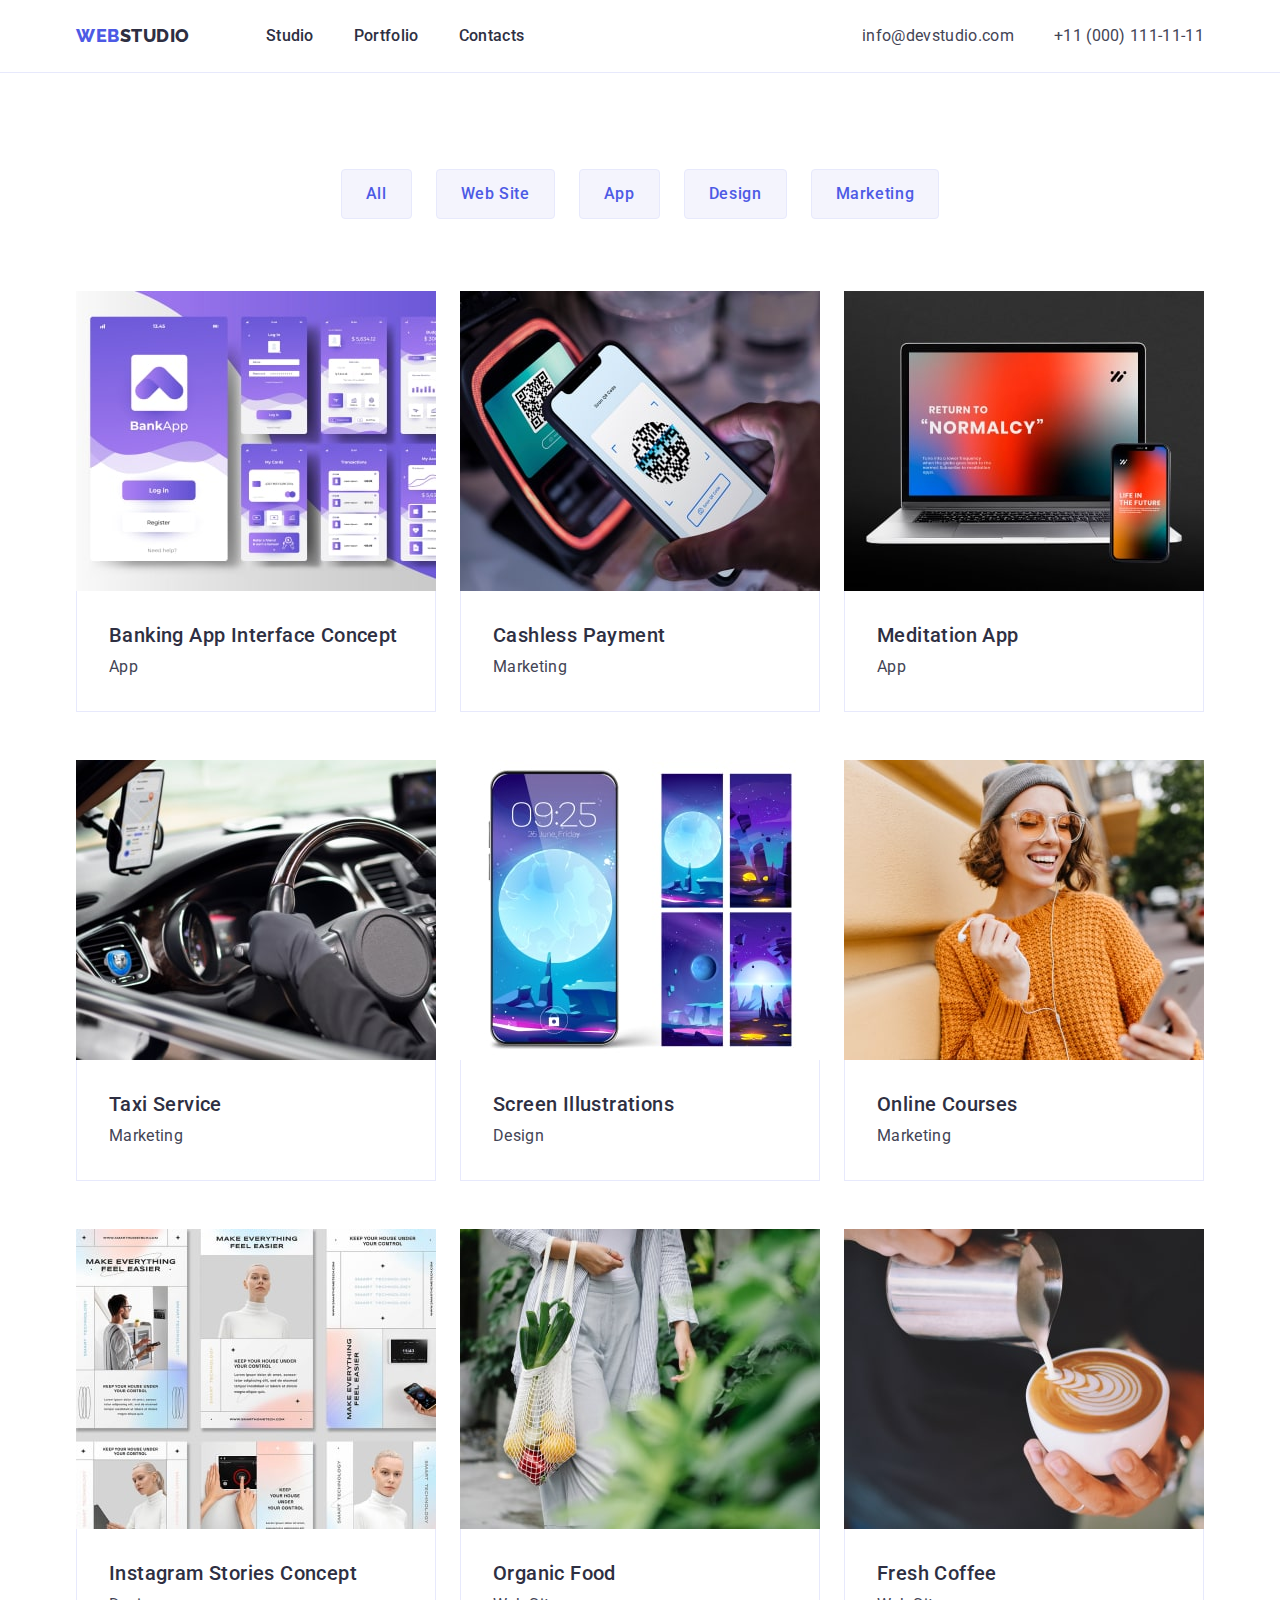
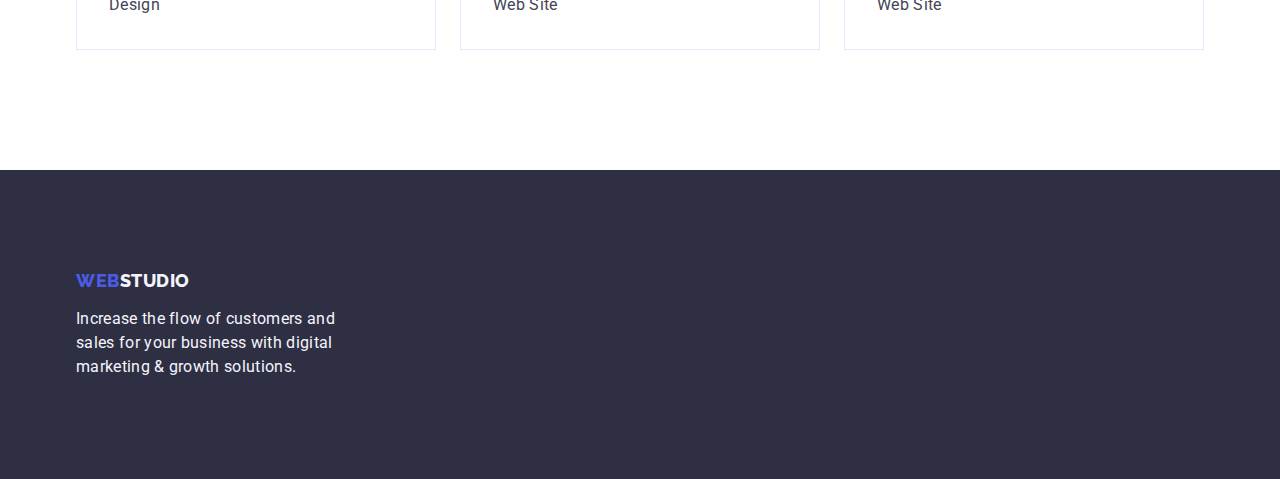
==== portfolio.html @ d615b1e5 "Initial commit" ====
<!DOCTYPE html>
<html lang="en">
  <head>
    <meta charset="UTF-8" />
    <meta http-equiv="X-UA-Compatible" content="IE=edge" />
    <meta name="viewport" content="width=device-width, initial-scale=1.0" />
    <title>Document</title>
    <link rel="preconnect" href="https://fonts.googleapis.com" />
    <link rel="preconnect" href="https://fonts.gstatic.com" crossorigin />
    <link
      href="https://fonts.googleapis.com/css2?family=Raleway:wght@800&family=Roboto:wght@400;500;700;900&display=swap"
      rel="stylesheet" />

    <link
      rel="stylesheet"
      href="https://cdn.jsdelivr.net/npm/modern-normalize@2.0.0/modern-normalize.min.css" />

    <link rel="stylesheet" href="./css/styles.css" />
  </head>

  <body>
    <header class="header">
      <div class="header-container container">
        <nav class="header-nav">
          <a class="header-logo logo link" href="./index.html"
            >Web<span class="header-logo-span">Studio</span></a
          >
          <ul class="header-menu list">
            <li class="header-menu-item">
              <a class="header-menu-link link" href="./index.html">Studio</a>
            </li>
            <li class="header-menu-item">
              <a class="header-menu-link link" href="./portfolio.html"
                >Portfolio</a
              >
            </li>
            <li class="header-menu-item">
              <a class="header-menu-link link" href="">Contacts</a>
            </li>
          </ul>
        </nav>
        <address class="contact">
          <ul class="contact-list list">
            <li>
              <a class="contact-link link" href="mailto:info@devstudio.com"
                >info@devstudio.com</a
              >
            </li>
            <li>
              <a class="contact-link link" href="tel:+110001111111"
                >+11 (000) 111-11-11</a
              >
            </li>
          </ul>
        </address>
      </div>
    </header>
    <main>
      <section class="prtf-section section">
        <div class="prtf-container container">
          <h1 class="visually-hidden">Our works</h1>

          <ul class="prtf-filter list">
            <li><button class="prtf-btn" type="button">All</button></li>
            <li><button class="prtf-btn" type="button">Web Site</button></li>
            <li><button class="prtf-btn" type="button">App</button></li>
            <li><button class="prtf-btn" type="button">Design</button></li>
            <li><button class="prtf-btn" type="button">Marketing</button></li>
          </ul>

          <ul class="prtf-cards list">
            <li class="prtf-cards-item">
              <a class="link">
                <img
                  src="./images/Portfolio/01.jpg"
                  alt="mobile app pages"
                  width="360"
                  height="300" />
                <div class="prtf-box-text">
                  <h2 class="prtf-subtitle">Banking App Interface Concept</h2>
                  <p class="prtf-cards-text text">App</p>
                </div>
              </a>
            </li>
            <li class="prtf-cards-item">
              <a class="link">
                <img
                  src="./images/Portfolio/02.jpg"
                  alt="smart phone reads qvarcode"
                  width="360"
                  height="300" />
                <div class="prtf-box-text">
                  <h2 class="prtf-subtitle">Cashless Payment</h2>
                  <p class="prtf-cards-text text">Marketing</p>
                </div>
              </a>
            </li>
            <li class="prtf-cards-item">
              <a class="link">
                <img
                  src="./images/Portfolio/03.jpg"
                  alt="smartphone screen and laptop screen"
                  width="360"
                  height="300" />
                <div class="prtf-box-text">
                  <h2 class="prtf-subtitle">Meditation App</h2>
                  <p class="prtf-cards-text text">App</p>
                </div>
              </a>
            </li>
            <li class="prtf-cards-item">
              <a class="link">
                <img
                  src="./images/Portfolio/04.jpg"
                  alt="mobile navigator inside the car"
                  width="360"
                  height="300" />
                <div class="prtf-box-text">
                  <h2 class="prtf-subtitle">Taxi Service</h2>
                  <p class="prtf-cards-text text">Marketing</p>
                </div>
              </a>
            </li>
            <li class="prtf-cards-item">
              <a class="link">
                <img
                  src="./images/Portfolio/05.jpg"
                  alt="smartphone backgrounds"
                  width="360"
                  height="300" />
                <div class="prtf-box-text">
                  <h2 class="prtf-subtitle">Screen Illustrations</h2>
                  <p class="prtf-cards-text text">Design</p>
                </div>
              </a>
            </li>
            <li class="prtf-cards-item">
              <a class="link">
                <img
                  src="./images/Portfolio/06.jpg"
                  alt="girl with headphones holding a smartphone"
                  width="360"
                  height="300" />
                <div class="prtf-box-text">
                  <h2 class="prtf-subtitle">Online Courses</h2>
                  <p class="prtf-cards-text text">Marketing</p>
                </div>
              </a>
            </li>
            <li class="prtf-cards-item">
              <a class="link">
                <img
                  src="./images/Portfolio/07.jpg"
                  alt="page layouts for website"
                  width="360"
                  height="300" />
                <div class="prtf-box-text">
                  <h2 class="prtf-subtitle">Instagram Stories Concept</h2>
                  <p class="prtf-cards-text text">Design</p>
                </div>
              </a>
            </li>
            <li class="prtf-cards-item">
              <a class="link">
                <img
                  src="./images/Portfolio/08.jpg"
                  alt="girl with a bag, vegetables inside the bag"
                  width="360"
                  height="300" />
                <div class="prtf-box-text">
                  <h2 class="prtf-subtitle">Organic Food</h2>
                  <p class="prtf-cards-text text">Web Site</p>
                </div>
              </a>
            </li>
            <li class="prtf-cards-item">
              <a class="link">
                <img
                  src="./images/Portfolio/09.jpg"
                  alt="man pouring cream into coffee"
                  width="360"
                  height="300" />
                <div class="prtf-box-text">
                  <h2 class="prtf-subtitle">Fresh Coffee</h2>
                  <p class="prtf-cards-text text">Web Site</p>
                </div>
              </a>
            </li>
          </ul>
        </div>
      </section>
    </main>
    <footer class="footer">
      <div class="footer-container container">
        <a class="footer-logo logo link" href="./index.html"
          >Web<span class="footer-logo-span">Studio</span></a
        >
        <p class="footer-text text">
          Increase the flow of customers and sales for your business with
          digital marketing & growth solutions.
        </p>
      </div>
    </footer>
  </body>
</html>
---- css/styles.css ----
:root {
  --color-primary-brand: #4d5ae5;
  --color-pressed-state: #404bbf;
  --color-dark-navy-blue: #2e2f42;
  --color-green: #31d0aa;
  --color-slate: #434455;
  --color-light-slate: #8e8f99;
  --color-cornflower: #e7e9fc;
  --color-light-cloud: #f4f4fd;
  --color-modal-overlay: rgba(46, 47, 66, 0.4);
  --color-hero-background: rgba(46, 47, 66, 0.7);
  --color-white: #ffffff;
  --color-modal-background: #fcfcfc;
  --color-page-backgraund: #e5e5e5;
}

body {
  font-family: "Roboto", sans-serif;
  color: var(--color-slate);
  background-color: var(--color-white);
}

p,
h1,
h2,
h3,
h4,
h5,
h6 {
  margin: 0;
}

ul {
  list-style-type: none;
  margin-top: 0;
  margin-bottom: 0;
  padding-left: 0;
}

a {
  text-decoration: none;
}

.link {
  text-decoration: none;
}

.list {
  list-style-type: none;
}

img {
  display: block;
  max-width: 100%;
  height: auto;
}

.subtitle,
.prtf-subtitle {
  font-weight: 500;
  font-size: 20px;
  line-height: 1.2;
  letter-spacing: 0.02em;
  color: var(--color-dark-navy-blue);
}

.text {
  font-size: 16px;
  line-height: 1.5;
  letter-spacing: 0.02em;
  color: var(--color-slate);
}

button {
  cursor: pointer;
}

/* p,
h1,
h2,
h3,
h4,
ul,
div,
section,
header,
footer {
  outline: 1px dotted #ea160b;
} */

.section {
  padding-bottom: 120px;
}

.container {
  width: 100%;
  max-width: 1158px;
  padding: 0 15px;
  margin: 0 auto;
}

.visually-hidden {
  position: absolute;
  width: 1px;
  height: 1px;
  margin: -1px;
  border: 0;
  padding: 0;
  white-space: nowrap;
  clip-path: inset(100%);
  clip: rect(0 0 0 0);
  overflow: hidden;
}

/** ----------------HEADER---------------*/

.header {
  border-bottom: 1px solid var(--color-cornflower);
}

.header-container {
  display: flex;
  justify-content: space-between;
  align-items: center;
}

.header-nav {
  display: flex;
  justify-content: space-between;
  align-items: center;
}

.logo {
  font-family: "Raleway", sans-serif;
  font-weight: 800;
  font-size: 18px;
  line-height: 1.17;
  letter-spacing: 0.03em;
  color: var(--color-primary-brand);
  text-transform: uppercase;
}

.header-logo {
  margin-right: 76px;
}

.header-logo-span {
  color: var(--color-dark-navy-blue);
}

.header-menu {
  display: flex;
  gap: 40px;
}

.header-menu-item {
}
.header-menu-link {
  display: block;
  padding: 24px 0;
  font-weight: 500;
  font-size: 16px;
  line-height: 1.5;
  letter-spacing: 0.02em;
  color: var(--color-dark-navy-blue);
}

.header-menu-link:hover,
.header-menu-link:focus {
  color: var(--color-pressed-state);
}

.contact {
  font-style: normal;
}
.contact-list {
  display: flex;
  gap: 40px;
}
.contact-link {
  font-weight: 400;
  font-size: 16px;
  line-height: 1.5;
  letter-spacing: 0.02em;
  color: var(--color-slate);
}

.contact-link:hover,
.contact-link:focus {
  color: var(--color-pressed-state);
}

/** ----------------HERO---------------*/

.hero {
  background-color: var(--color-dark-navy-blue);
  padding-bottom: 188px;
  padding-top: 188px;
}

.hero-container {
}

.hero-title {
  max-width: 496px;
  font-weight: 700;
  font-size: 56px;
  line-height: 1.07;
  text-align: center;
  letter-spacing: 0.02em;
  color: var(--color-white);
  margin-right: auto;
  margin-left: auto;
  margin-bottom: 48px;
}

.hero-btn {
  display: block;
  min-width: 169px;
  padding: 16px 32px;
  margin-right: auto;
  margin-left: auto;

  font-family: inherit;
  font-weight: 500;
  font-size: 16px;
  line-height: 1.5;
  letter-spacing: 0.04em;
  color: var(--color-white);

  cursor: pointer;
  background-color: var(--color-primary-brand);
  border-radius: 4px;
  border: none;
}

.hero-btn:hover,
.hero-btn:focus {
  background-color: var(--color-pressed-state);
}

.section-title {
  font-weight: 700;
  font-size: 36px;
  line-height: 1.11;
  text-align: center;
  letter-spacing: 0.02em;
  text-transform: capitalize;
  color: var(--color-dark-navy-blue);
}

/** ----------------ADVANTAGES эдвАнтеджес---------------*/

.adv {
  padding-top: 120px;
}

.adv-container {
}

.adv-title {
}

.adv-list {
  display: flex;
  gap: 24px;
}

.adv-item {
  width: calc((100% - 72px) / 4);
}

.adv-subtitle {
  margin-bottom: 8px;
}
.adv-text {
}

/** ----------------PRODUCTS прОдактс---------------*/

.products {
}
.products-title {
  margin-bottom: 72px;
}
.products-list {
  display: flex;
  gap: 24px;
}
.products-item {
  width: calc((100% - 24px * 2) / 3);
}

/** --------------OUR-TEAM---------------*/

.team {
  background-color: var(--color-light-cloud);
  padding-top: 120px;
}
.team-title {
  margin-bottom: 72px;
}
.team-list {
  display: flex;
  gap: 24px;
}
.team-item {
  background-color: var(--color-white);
  border-radius: 0px 0px 4px 4px;
  width: calc((100% - 72px) / 4);
}

.team-box-text {
  padding: 32px 16px;
}

.team-subtitle {
  text-align: center;
  margin-bottom: 8px;
}
.team-text {
  text-align: center;
}

/** ----------------FOOTER---------------*/

.footer {
  background-color: var(--color-dark-navy-blue);
  padding-top: 100px;
  padding-bottom: 100px;
}

.footer-container {
}

.footer-logo {
  display: inline-block;
  margin-bottom: 16px;
}

.footer-logo-span {
  color: var(--color-light-cloud);
}

.footer-text {
  width: 264px;
  color: var(--color-light-cloud);
}

/** ----------------PORTFOLIO.html---------------*/

.prtf-section {
  padding-top: 96px;
  padding-bottom: 120px;
}

.prtf-container {
}

.prtf-filter {
  display: flex;
  gap: 24px;
  justify-content: center;
  margin-bottom: 72px;
}

.prtf-btn {
  font-family: inherit;
  font-style: normal;
  font-weight: 500;
  font-size: 16px;
  line-height: 1.5;
  letter-spacing: 0.04em;
  color: var(--color-primary-brand);
  background-color: var(--color-light-cloud);
  cursor: pointer;
  border: 1px solid #e7e9fc;
  border-radius: 4px;

  padding: 12px 24px;
}

.prtf-btn:hover,
.prtf-btn:focus {
  color: var(--color-white);
  background-color: var(--color-pressed-state);
  border: 1px solid transparent;
}

.prtf-cards {
  display: flex;
  flex-wrap: wrap;
  row-gap: 48px;
  column-gap: 24px;
}

.prtf-cards-item {
  width: calc((100% - 2 * 24px) / 3);
}

.prtf-box-text {
  padding: 32px 16px;
  border: 1px solid #e7e9fc;
  border-top: none;
}

.prtf-subtitle {
  margin-bottom: 8px;
  padding-left: 16px;
}

.prtf-cards-text {
  padding-left: 16px;
}
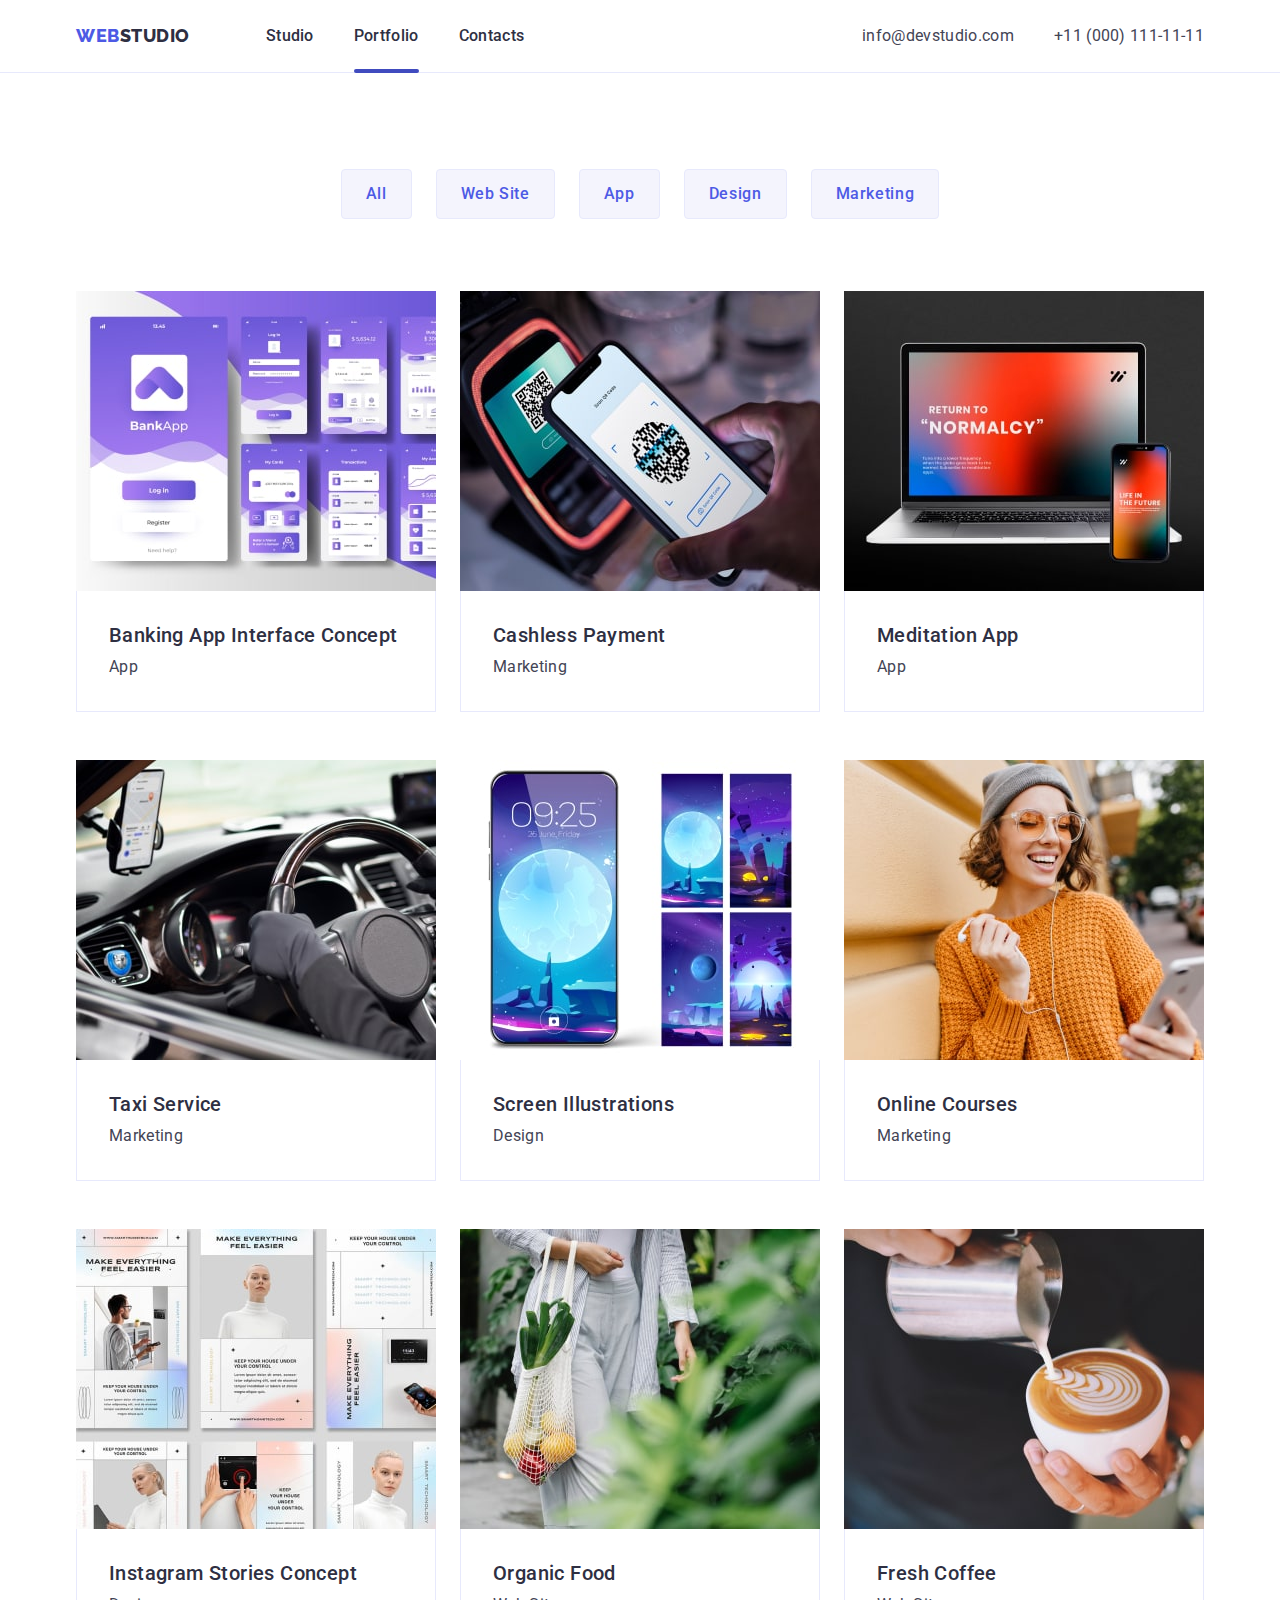
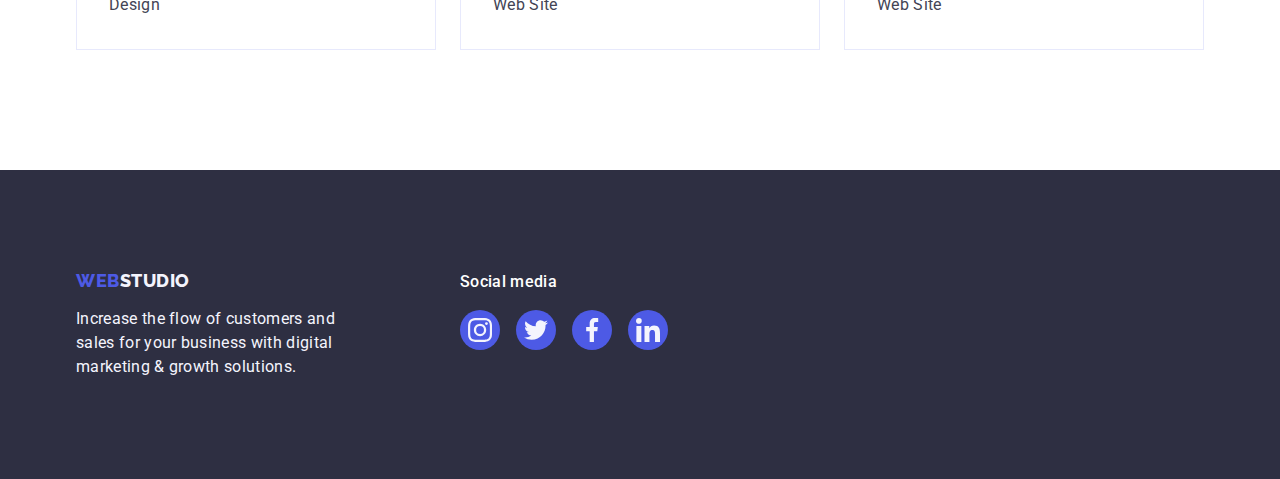
==== commit 494ff891: "add all" ====
--- a/portfolio.html
+++ b/portfolio.html
@@ -30,7 +30,7 @@
               <a class="header-menu-link link" href="./index.html">Studio</a>
             </li>
             <li class="header-menu-item">
-              <a class="header-menu-link link" href="./portfolio.html"
+              <a class="header-menu-link link current" href="./portfolio.html"
                 >Portfolio</a
               >
             </li>
@@ -70,12 +70,21 @@
 
           <ul class="prtf-cards list">
             <li class="prtf-cards-item">
-              <a class="link">
-                <img
-                  src="./images/Portfolio/01.jpg"
-                  alt="mobile app pages"
-                  width="360"
-                  height="300" />
+              <a class="link prtf-card-link">
+                <div class="prtf-box-img">
+                  <img
+                    src="./images/Portfolio/01.jpg"
+                    alt="mobile app pages"
+                    width="360"
+                    height="300" />
+                  <div class="prtf-overlay">
+                    <p class="overlay-text">
+                      14 Stylish and User-Friendly App Design Concepts · Task
+                      Manager App · Calorie Tracker App · Exotic Fruit Ecommerce
+                      App · Cloud Storage App
+                    </p>
+                  </div>
+                </div>
                 <div class="prtf-box-text">
                   <h2 class="prtf-subtitle">Banking App Interface Concept</h2>
                   <p class="prtf-cards-text text">App</p>
@@ -83,12 +92,21 @@
               </a>
             </li>
             <li class="prtf-cards-item">
-              <a class="link">
-                <img
-                  src="./images/Portfolio/02.jpg"
-                  alt="smart phone reads qvarcode"
-                  width="360"
-                  height="300" />
+              <a class="link prtf-card-link">
+                <div class="prtf-box-img">
+                  <img
+                    src="./images/Portfolio/02.jpg"
+                    alt="smart phone reads qvarcode"
+                    width="360"
+                    height="300" />
+                  <div class="prtf-overlay">
+                    <p class="overlay-text">
+                      14 Stylish and User-Friendly App Design Concepts · Task
+                      Manager App · Calorie Tracker App · Exotic Fruit Ecommerce
+                      App · Cloud Storage App
+                    </p>
+                  </div>
+                </div>
                 <div class="prtf-box-text">
                   <h2 class="prtf-subtitle">Cashless Payment</h2>
                   <p class="prtf-cards-text text">Marketing</p>
@@ -96,12 +114,21 @@
               </a>
             </li>
             <li class="prtf-cards-item">
-              <a class="link">
-                <img
-                  src="./images/Portfolio/03.jpg"
-                  alt="smartphone screen and laptop screen"
-                  width="360"
-                  height="300" />
+              <a class="link prtf-card-link">
+                <div class="prtf-box-img">
+                  <img
+                    src="./images/Portfolio/03.jpg"
+                    alt="smartphone screen and laptop screen"
+                    width="360"
+                    height="300" />
+                  <div class="prtf-overlay">
+                    <p class="overlay-text">
+                      14 Stylish and User-Friendly App Design Concepts · Task
+                      Manager App · Calorie Tracker App · Exotic Fruit Ecommerce
+                      App · Cloud Storage App
+                    </p>
+                  </div>
+                </div>
                 <div class="prtf-box-text">
                   <h2 class="prtf-subtitle">Meditation App</h2>
                   <p class="prtf-cards-text text">App</p>
@@ -109,12 +136,21 @@
               </a>
             </li>
             <li class="prtf-cards-item">
-              <a class="link">
-                <img
-                  src="./images/Portfolio/04.jpg"
-                  alt="mobile navigator inside the car"
-                  width="360"
-                  height="300" />
+              <a class="link prtf-card-link">
+                <div class="prtf-box-img">
+                  <img
+                    src="./images/Portfolio/04.jpg"
+                    alt="mobile navigator inside the car"
+                    width="360"
+                    height="300" />
+                  <div class="prtf-overlay">
+                    <p class="overlay-text">
+                      14 Stylish and User-Friendly App Design Concepts · Task
+                      Manager App · Calorie Tracker App · Exotic Fruit Ecommerce
+                      App · Cloud Storage App
+                    </p>
+                  </div>
+                </div>
                 <div class="prtf-box-text">
                   <h2 class="prtf-subtitle">Taxi Service</h2>
                   <p class="prtf-cards-text text">Marketing</p>
@@ -122,12 +158,21 @@
               </a>
             </li>
             <li class="prtf-cards-item">
-              <a class="link">
-                <img
-                  src="./images/Portfolio/05.jpg"
-                  alt="smartphone backgrounds"
-                  width="360"
-                  height="300" />
+              <a class="link prtf-card-link">
+                <div class="prtf-box-img">
+                  <img
+                    src="./images/Portfolio/05.jpg"
+                    alt="smartphone backgrounds"
+                    width="360"
+                    height="300" />
+                  <div class="prtf-overlay">
+                    <p class="overlay-text">
+                      14 Stylish and User-Friendly App Design Concepts · Task
+                      Manager App · Calorie Tracker App · Exotic Fruit Ecommerce
+                      App · Cloud Storage App
+                    </p>
+                  </div>
+                </div>
                 <div class="prtf-box-text">
                   <h2 class="prtf-subtitle">Screen Illustrations</h2>
                   <p class="prtf-cards-text text">Design</p>
@@ -135,12 +180,21 @@
               </a>
             </li>
             <li class="prtf-cards-item">
-              <a class="link">
-                <img
-                  src="./images/Portfolio/06.jpg"
-                  alt="girl with headphones holding a smartphone"
-                  width="360"
-                  height="300" />
+              <a class="link prtf-card-link">
+                <div class="prtf-box-img">
+                  <img
+                    src="./images/Portfolio/06.jpg"
+                    alt="girl with headphones holding a smartphone"
+                    width="360"
+                    height="300" />
+                  <div class="prtf-overlay">
+                    <p class="overlay-text">
+                      14 Stylish and User-Friendly App Design Concepts · Task
+                      Manager App · Calorie Tracker App · Exotic Fruit Ecommerce
+                      App · Cloud Storage App
+                    </p>
+                  </div>
+                </div>
                 <div class="prtf-box-text">
                   <h2 class="prtf-subtitle">Online Courses</h2>
                   <p class="prtf-cards-text text">Marketing</p>
@@ -148,12 +202,21 @@
               </a>
             </li>
             <li class="prtf-cards-item">
-              <a class="link">
-                <img
-                  src="./images/Portfolio/07.jpg"
-                  alt="page layouts for website"
-                  width="360"
-                  height="300" />
+              <a class="link prtf-card-link">
+                <div class="prtf-box-img">
+                  <img
+                    src="./images/Portfolio/07.jpg"
+                    alt="page layouts for website"
+                    width="360"
+                    height="300" />
+                  <div class="prtf-overlay">
+                    <p class="overlay-text">
+                      14 Stylish and User-Friendly App Design Concepts · Task
+                      Manager App · Calorie Tracker App · Exotic Fruit Ecommerce
+                      App · Cloud Storage App
+                    </p>
+                  </div>
+                </div>
                 <div class="prtf-box-text">
                   <h2 class="prtf-subtitle">Instagram Stories Concept</h2>
                   <p class="prtf-cards-text text">Design</p>
@@ -161,12 +224,21 @@
               </a>
             </li>
             <li class="prtf-cards-item">
-              <a class="link">
-                <img
-                  src="./images/Portfolio/08.jpg"
-                  alt="girl with a bag, vegetables inside the bag"
-                  width="360"
-                  height="300" />
+              <a class="link prtf-card-link">
+                <div class="prtf-box-img">
+                  <img
+                    src="./images/Portfolio/08.jpg"
+                    alt="girl with a bag, vegetables inside the bag"
+                    width="360"
+                    height="300" />
+                  <div class="prtf-overlay">
+                    <p class="overlay-text">
+                      14 Stylish and User-Friendly App Design Concepts · Task
+                      Manager App · Calorie Tracker App · Exotic Fruit Ecommerce
+                      App · Cloud Storage App
+                    </p>
+                  </div>
+                </div>
                 <div class="prtf-box-text">
                   <h2 class="prtf-subtitle">Organic Food</h2>
                   <p class="prtf-cards-text text">Web Site</p>
@@ -174,12 +246,21 @@
               </a>
             </li>
             <li class="prtf-cards-item">
-              <a class="link">
-                <img
-                  src="./images/Portfolio/09.jpg"
-                  alt="man pouring cream into coffee"
-                  width="360"
-                  height="300" />
+              <a class="link prtf-card-link">
+                <div class="prtf-box-img">
+                  <img
+                    src="./images/Portfolio/09.jpg"
+                    alt="man pouring cream into coffee"
+                    width="360"
+                    height="300" />
+                  <div class="prtf-overlay">
+                    <p class="overlay-text">
+                      14 Stylish and User-Friendly App Design Concepts · Task
+                      Manager App · Calorie Tracker App · Exotic Fruit Ecommerce
+                      App · Cloud Storage App
+                    </p>
+                  </div>
+                </div>
                 <div class="prtf-box-text">
                   <h2 class="prtf-subtitle">Fresh Coffee</h2>
                   <p class="prtf-cards-text text">Web Site</p>
@@ -192,13 +273,48 @@
     </main>
     <footer class="footer">
       <div class="footer-container container">
-        <a class="footer-logo logo link" href="./index.html"
-          >Web<span class="footer-logo-span">Studio</span></a
-        >
-        <p class="footer-text text">
-          Increase the flow of customers and sales for your business with
-          digital marketing & growth solutions.
-        </p>
+        <div class="footer-box-logo">
+          <a class="footer-logo logo link" href="./index.html"
+            >Web<span class="footer-logo-span">Studio</span></a
+          >
+          <p class="footer-text text">
+            Increase the flow of customers and sales for your business with
+            digital marketing & growth solutions.
+          </p>
+        </div>
+        <div class="footer-box-soc">
+          <p class="footer-soc-text">Social media</p>
+          <ul class="footer-soc-list list">
+            <li class="team-soc-item soc-item">
+              <a class="footer-soc-link f-soc-link link" href="">
+                <svg class="soc-icon team-soc-icon" width="24" height="24">
+                  <use href="./images/icons.svg#icon-soc-instagram"></use>
+                </svg>
+              </a>
+            </li>
+            <li class="team-soc-item soc-item">
+              <a class="footer-soc-link f-soc-link link" href="">
+                <svg class="soc-icon team-soc-icon" width="24" height="24">
+                  <use href="./images/icons.svg#icon-soc-twitter"></use>
+                </svg>
+              </a>
+            </li>
+            <li class="team-soc-item soc-item">
+              <a class="footer-soc-link f-soc-link link" href="">
+                <svg class="soc-icon team-soc-icon" width="24" height="24">
+                  <use href="./images/icons.svg#icon-soc-facebook"></use>
+                </svg>
+              </a>
+            </li>
+            <li class="team-soc-item soc-item">
+              <a class="footer-soc-link f-soc-link link" href="">
+                <svg class="soc-icon team-soc-icon" width="24" height="24">
+                  <use href="./images/icons.svg#icon-soc-linkedin"></use>
+                </svg>
+              </a>
+            </li>
+          </ul>
+        </div>
       </div>
     </footer>
   </body>
--- a/css/styles.css
+++ b/css/styles.css
@@ -12,6 +12,7 @@
   --color-white: #ffffff;
   --color-modal-background: #fcfcfc;
   --color-page-backgraund: #e5e5e5;
+  --transition-effect: 250ms cubic-bezier(0.4, 0, 0.2, 1);
 }
 
 body {
@@ -163,11 +164,30 @@
   line-height: 1.5;
   letter-spacing: 0.02em;
   color: var(--color-dark-navy-blue);
+  transition: color var(--transition-effect);
 }
 
 .header-menu-link:hover,
 .header-menu-link:focus {
   color: var(--color-pressed-state);
+}
+
+.current {
+position: relative;
+}
+
+.current::after {
+content: "";
+position: absolute;
+left: 0px;
+bottom: -1px;
+width: 100%;
+height: 4px;
+
+border-radius: 2px;
+
+background: #404BBF;
+
 }
 
 .contact {
@@ -183,6 +203,7 @@
   line-height: 1.5;
   letter-spacing: 0.02em;
   color: var(--color-slate);
+  transition: color var(--transition-effect);
 }
 
 .contact-link:hover,
@@ -192,13 +213,21 @@
 
 /** ----------------HERO---------------*/
 
+ 
 .hero {
   background-color: var(--color-dark-navy-blue);
   padding-bottom: 188px;
   padding-top: 188px;
+  background-image: linear-gradient(to bottom, rgba(46, 47, 66, 0.7), rgba(46, 47, 66, 0.7)),  url(../images/hero-image.jpg);
+  max-width: 1440px;
+  background-repeat: no-repeat;
+  background-position: center;
+  background-size: cover;
+  margin: auto;
 }
 
 .hero-container {
+  
 }
 
 .hero-title {
@@ -232,6 +261,7 @@
   background-color: var(--color-primary-brand);
   border-radius: 4px;
   border: none;
+  transition: background-color var(--transition-effect);
 }
 
 .hero-btn:hover,
@@ -247,6 +277,7 @@
   letter-spacing: 0.02em;
   text-transform: capitalize;
   color: var(--color-dark-navy-blue);
+  margin-bottom: 72px;
 }
 
 /** ----------------ADVANTAGES эдвАнтеджес---------------*/
@@ -267,7 +298,17 @@
 }
 
 .adv-item {
-  width: calc((100% - 72px) / 4);
+  flex-basis: calc((100% - 72px) / 4);
+}
+
+.adv-box-icon {
+  display: flex;
+  justify-content: center;
+  align-items: center;
+  height: 112px;
+  margin-bottom: 8px;
+  border-radius: 4px;
+  background: #f4f4fd;
 }
 
 .adv-subtitle {
@@ -281,14 +322,13 @@
 .products {
 }
 .products-title {
-  margin-bottom: 72px;
 }
 .products-list {
   display: flex;
   gap: 24px;
 }
 .products-item {
-  width: calc((100% - 24px * 2) / 3);
+  flex-basis: calc((100% - 24px * 2) / 3);
 }
 
 /** --------------OUR-TEAM---------------*/
@@ -308,6 +348,7 @@
   background-color: var(--color-white);
   border-radius: 0px 0px 4px 4px;
   width: calc((100% - 72px) / 4);
+box-shadow: 0px 1px 6px rgba(46, 47, 66, 0.08), 0px 1px 1px rgba(46, 47, 66, 0.16), 0px 2px 1px rgba(46, 47, 66, 0.08);
 }
 
 .team-box-text {
@@ -320,6 +361,84 @@
 }
 .team-text {
   text-align: center;
+  margin: 8px;
+}
+
+.team-soc-list {
+  display: flex;
+  justify-content: space-between;
+  align-items: center;
+}
+
+.team-soc-item {
+}
+.soc-item {
+}
+
+.team-soc-link {
+  display: flex;
+  width: 40px;
+  height: 40px;
+  justify-content: center;
+  align-items: center;
+  border-radius: 50%;
+  background-color: var(--color-primary-brand);
+  transition: background-color var(--transition-effect);
+}
+
+.team-soc-link:hover,
+.team-soc-link:focus {
+  background-color: var(--color-pressed-state);
+}
+
+.soc-icon {
+  fill: var(--color-light-cloud);
+}
+.team-soc-icon {
+}
+
+/** --------------CUSTOMERS--------------*/
+
+.customers {
+  padding: 120px 0;
+}
+.customers-container {
+}
+
+.customers-list {
+  display: flex;
+  gap: 24px;
+}
+
+.customers-item {
+  height: 88px;
+  flex-basis: calc((100% - 24px * 5) / 6);
+}
+
+.cust-link {
+  display: flex;
+  align-items: center;
+  justify-content: center;
+  width: 100%;
+  height: 100%;
+
+  border-radius: 4px;
+  border: 1px solid #8e8f99;
+  color: #8e8f99;
+  
+  transition: color var(--transition-effect),
+  border-color: var(--transition-effect);
+}
+
+
+.cust-link:hover,
+.cust-link:focus {
+  color: var(--color-pressed-state);
+  border-color: currentColor;
+}
+
+.cust-icon {
+  fill: currentColor;
 }
 
 /** ----------------FOOTER---------------*/
@@ -331,6 +450,8 @@
 }
 
 .footer-container {
+  display: flex;
+  gap: 120px;
 }
 
 .footer-logo {
@@ -346,6 +467,49 @@
   width: 264px;
   color: var(--color-light-cloud);
 }
+
+/* Соц.іконки в футере */
+.footer-box-soc {
+ width: 208px;
+}
+
+.footer-soc-text {
+margin-bottom: 16px;
+font-weight: 500;
+font-size: 16px;
+line-height: 1.5;
+letter-spacing: 0.02em;
+color: #FFFFFF;   
+}
+
+.footer-soc-list {
+  display: flex;
+  justify-content: space-between;
+  align-items: center;
+}
+
+.f-soc-link {
+
+}
+
+.footer-soc-link {
+  display: flex;
+  width: 40px;
+  height: 40px;
+  justify-content: center;
+  align-items: center;
+  border-radius: 50%;
+  background-color: var(--color-primary-brand);
+  transition: background-color var(--transition-effect);
+}
+
+.footer-soc-link:hover,
+.footer-soc-link:focus {
+  background-color: var(--color-green);
+}
+
+
+ 
 
 /** ----------------PORTFOLIO.html---------------*/
 
@@ -378,6 +542,8 @@
   border-radius: 4px;
 
   padding: 12px 24px;
+  transition: color var(--transition-effect),
+    background-color var(--transition-effect), border var(--transition-effect), box-shadow var(--transition-effect);
 }
 
 .prtf-btn:hover,
@@ -385,6 +551,7 @@
   color: var(--color-white);
   background-color: var(--color-pressed-state);
   border: 1px solid transparent;
+  box-shadow: 0px 3px 1px rgba(0, 0, 0, 0.1), 0px 2px 1px rgba(0, 0, 0, 0.08), 0px 2px 2px rgba(0, 0, 0, 0.12);
 }
 
 .prtf-cards {
@@ -395,8 +562,10 @@
 }
 
 .prtf-cards-item {
-  width: calc((100% - 2 * 24px) / 3);
-}
+  flex-basis: calc((100% - 2 * 24px) / 3);
+}
+
+
 
 .prtf-box-text {
   padding: 32px 16px;
@@ -404,6 +573,42 @@
   border-top: none;
 }
 
+.prtf-box-img {
+  position: relative;
+  overflow: hidden;
+}
+
+.prtf-overlay {
+  position: absolute;
+  top: 0;
+  left: 0;
+  width: 100%;
+  height: 100%;
+  padding: 40px 32px;
+  font-weight: 400;
+  font-size: 16px;
+  line-height: 1.5;
+  letter-spacing: 0.02em;
+  color: var(--color-light-cloud);
+  background-color: var(--color-primary-brand);
+
+  transform: translateY(100%);
+  transition: transform var(--transition-effect), border var(--transition-effect), box-shadow var(--transition-effect);
+  
+}
+
+.prtf-card-link:hover .prtf-overlay,
+.prtf-card-link:focus .prtf-overlay {
+  transform: translateY(0);   
+}
+
+.prtf-card-link:hover,
+.prtf-card-link:focus {
+  border: 1px solid #F4F4FD;
+  box-shadow: 0px 1px 6px rgba(46, 47, 66, 0.08), 0px 1px 1px rgba(46, 47, 66, 0.16), 0px 2px 1px rgba(46, 47, 66, 0.08);
+}
+
+
 .prtf-subtitle {
   margin-bottom: 8px;
   padding-left: 16px;
@@ -412,3 +617,83 @@
 .prtf-cards-text {
   padding-left: 16px;
 }
+
+
+/* ------------МОДАЛКА-------- */
+
+.backdrop {
+  position: fixed;
+  top: 0;
+  z-index: 999;
+  width: 100%;
+  height: 100%;
+  background-color: rgba(46, 47, 66, 0.4);
+  transition: opacity var(--transition-effect), visibility var(--transition-effect);
+}
+
+.modal {
+  position: absolute;
+  top: 50%;
+  left: 50%;
+  transform: translate(-50%, -50%) scale(1);
+  transition: transform var(--transition-effect);
+width: 408px;
+min-height: 584px;
+background: #FCFCFC;
+box-shadow: 0px 1px 1px rgba(0, 0, 0, 0.14), 0px 1px 3px rgba(0, 0, 0, 0.12), 0px 2px 1px rgba(0, 0, 0, 0.2);
+border-radius: 4px;
+}
+
+.backdrop.is-hidden .modal {
+  transform: translate(-50%, -50%) scale(0);
+}
+
+.modal-btn {
+  display: flex;
+  justify-content: center;
+  align-items: center;
+  position: absolute;
+  top: 24px;
+  right: 24px;
+  width: 30px;
+  height: 30px;
+  border-radius: 50%;
+  background: #E7E9FC;
+border: 1px solid rgba(0, 0, 0, 0.1);
+transition: background-color var(--transition-effect), fill var(--transition-effect) ;
+}
+
+.modal-btn:hover,
+.modal-btn:focus {
+  background-color: var(--color-primary-brand);
+}
+
+.modal-btn:hover .modal-close-icon,
+.modal-btn:focus .modal-close-icon {
+  fill: var(--color-white);
+}
+
+.is-hidden {
+  visibility: hidden;
+  opacity: 0;
+  pointer-events: none;
+}
+
+/* КАК ДОБАВИТЬ ФОКУС НА ЗАКРИВ. КНОПКУ */
+
+/* В завданні є: «D6» 
+Спочатку модальне вікно і бекдроп 
+приховані за допомогою класу is-hidden на бекдропі, 
+в селекторі якого 
+використовуються властивості 
+visibility, opacity і pointer-events. 
+А в конспекті цього немає
+
+
+Daria Lyman
+  22 д. назад
+Ось такі стилі мають бути для класу
+.is-hidden {
+  opacity: 0;
+  pointer-events: none;
+} */
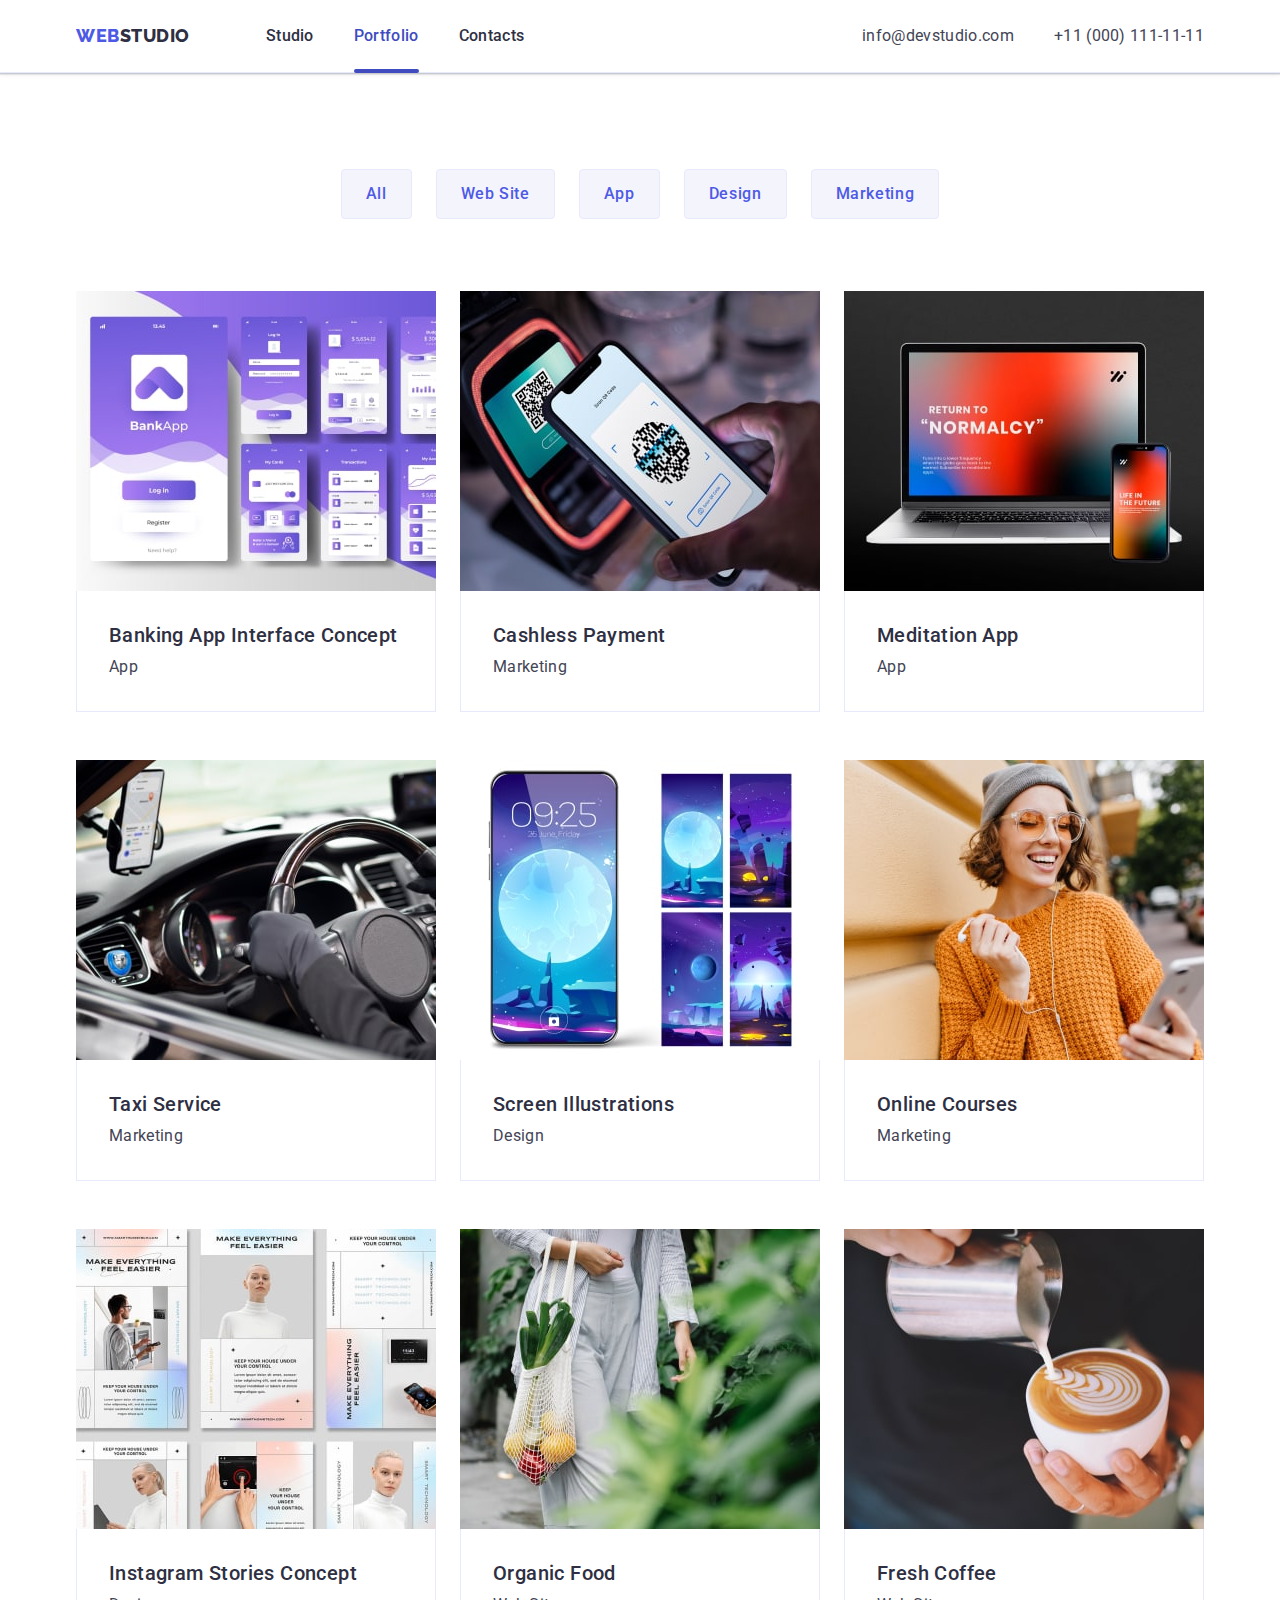
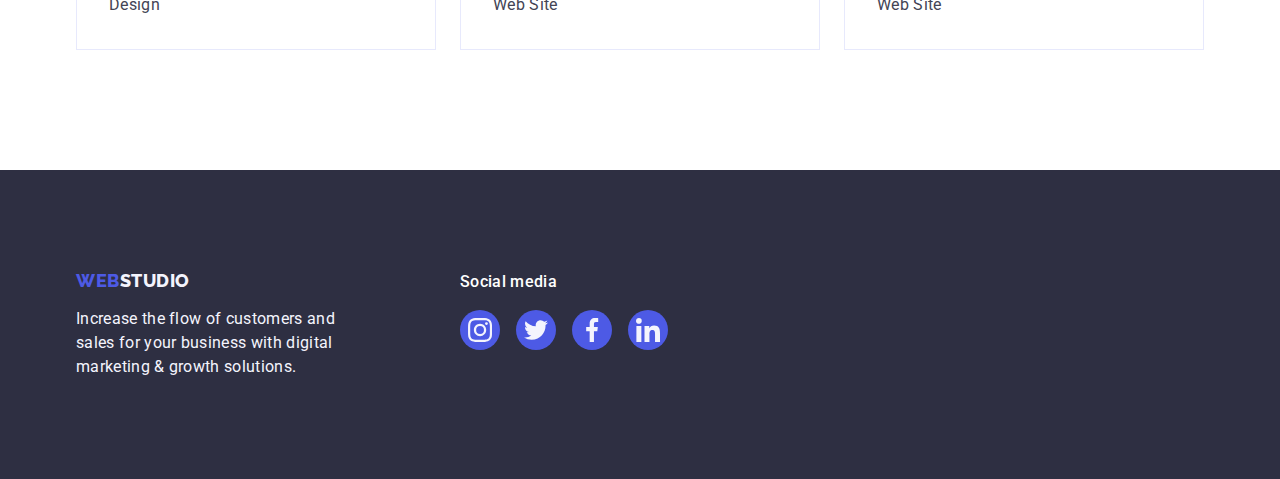
==== commit b2880eaa: "fix" ====
--- a/portfolio.html
+++ b/portfolio.html
@@ -77,13 +77,12 @@
                     alt="mobile app pages"
                     width="360"
                     height="300" />
-                  <div class="prtf-overlay">
-                    <p class="overlay-text">
-                      14 Stylish and User-Friendly App Design Concepts · Task
-                      Manager App · Calorie Tracker App · Exotic Fruit Ecommerce
-                      App · Cloud Storage App
-                    </p>
-                  </div>
+
+                  <p class="overlay-text">
+                    14 Stylish and User-Friendly App Design Concepts · Task
+                    Manager App · Calorie Tracker App · Exotic Fruit Ecommerce
+                    App · Cloud Storage App
+                  </p>
                 </div>
                 <div class="prtf-box-text">
                   <h2 class="prtf-subtitle">Banking App Interface Concept</h2>
@@ -99,13 +98,12 @@
                     alt="smart phone reads qvarcode"
                     width="360"
                     height="300" />
-                  <div class="prtf-overlay">
-                    <p class="overlay-text">
-                      14 Stylish and User-Friendly App Design Concepts · Task
-                      Manager App · Calorie Tracker App · Exotic Fruit Ecommerce
-                      App · Cloud Storage App
-                    </p>
-                  </div>
+
+                  <p class="overlay-text">
+                    14 Stylish and User-Friendly App Design Concepts · Task
+                    Manager App · Calorie Tracker App · Exotic Fruit Ecommerce
+                    App · Cloud Storage App
+                  </p>
                 </div>
                 <div class="prtf-box-text">
                   <h2 class="prtf-subtitle">Cashless Payment</h2>
@@ -121,13 +119,12 @@
                     alt="smartphone screen and laptop screen"
                     width="360"
                     height="300" />
-                  <div class="prtf-overlay">
-                    <p class="overlay-text">
-                      14 Stylish and User-Friendly App Design Concepts · Task
-                      Manager App · Calorie Tracker App · Exotic Fruit Ecommerce
-                      App · Cloud Storage App
-                    </p>
-                  </div>
+
+                  <p class="overlay-text">
+                    14 Stylish and User-Friendly App Design Concepts · Task
+                    Manager App · Calorie Tracker App · Exotic Fruit Ecommerce
+                    App · Cloud Storage App
+                  </p>
                 </div>
                 <div class="prtf-box-text">
                   <h2 class="prtf-subtitle">Meditation App</h2>
@@ -143,13 +140,12 @@
                     alt="mobile navigator inside the car"
                     width="360"
                     height="300" />
-                  <div class="prtf-overlay">
-                    <p class="overlay-text">
-                      14 Stylish and User-Friendly App Design Concepts · Task
-                      Manager App · Calorie Tracker App · Exotic Fruit Ecommerce
-                      App · Cloud Storage App
-                    </p>
-                  </div>
+
+                  <p class="overlay-text">
+                    14 Stylish and User-Friendly App Design Concepts · Task
+                    Manager App · Calorie Tracker App · Exotic Fruit Ecommerce
+                    App · Cloud Storage App
+                  </p>
                 </div>
                 <div class="prtf-box-text">
                   <h2 class="prtf-subtitle">Taxi Service</h2>
@@ -165,13 +161,12 @@
                     alt="smartphone backgrounds"
                     width="360"
                     height="300" />
-                  <div class="prtf-overlay">
-                    <p class="overlay-text">
-                      14 Stylish and User-Friendly App Design Concepts · Task
-                      Manager App · Calorie Tracker App · Exotic Fruit Ecommerce
-                      App · Cloud Storage App
-                    </p>
-                  </div>
+
+                  <p class="overlay-text">
+                    14 Stylish and User-Friendly App Design Concepts · Task
+                    Manager App · Calorie Tracker App · Exotic Fruit Ecommerce
+                    App · Cloud Storage App
+                  </p>
                 </div>
                 <div class="prtf-box-text">
                   <h2 class="prtf-subtitle">Screen Illustrations</h2>
@@ -187,13 +182,12 @@
                     alt="girl with headphones holding a smartphone"
                     width="360"
                     height="300" />
-                  <div class="prtf-overlay">
-                    <p class="overlay-text">
-                      14 Stylish and User-Friendly App Design Concepts · Task
-                      Manager App · Calorie Tracker App · Exotic Fruit Ecommerce
-                      App · Cloud Storage App
-                    </p>
-                  </div>
+
+                  <p class="overlay-text">
+                    14 Stylish and User-Friendly App Design Concepts · Task
+                    Manager App · Calorie Tracker App · Exotic Fruit Ecommerce
+                    App · Cloud Storage App
+                  </p>
                 </div>
                 <div class="prtf-box-text">
                   <h2 class="prtf-subtitle">Online Courses</h2>
@@ -209,13 +203,12 @@
                     alt="page layouts for website"
                     width="360"
                     height="300" />
-                  <div class="prtf-overlay">
-                    <p class="overlay-text">
-                      14 Stylish and User-Friendly App Design Concepts · Task
-                      Manager App · Calorie Tracker App · Exotic Fruit Ecommerce
-                      App · Cloud Storage App
-                    </p>
-                  </div>
+
+                  <p class="overlay-text">
+                    14 Stylish and User-Friendly App Design Concepts · Task
+                    Manager App · Calorie Tracker App · Exotic Fruit Ecommerce
+                    App · Cloud Storage App
+                  </p>
                 </div>
                 <div class="prtf-box-text">
                   <h2 class="prtf-subtitle">Instagram Stories Concept</h2>
@@ -231,13 +224,12 @@
                     alt="girl with a bag, vegetables inside the bag"
                     width="360"
                     height="300" />
-                  <div class="prtf-overlay">
-                    <p class="overlay-text">
-                      14 Stylish and User-Friendly App Design Concepts · Task
-                      Manager App · Calorie Tracker App · Exotic Fruit Ecommerce
-                      App · Cloud Storage App
-                    </p>
-                  </div>
+
+                  <p class="overlay-text">
+                    14 Stylish and User-Friendly App Design Concepts · Task
+                    Manager App · Calorie Tracker App · Exotic Fruit Ecommerce
+                    App · Cloud Storage App
+                  </p>
                 </div>
                 <div class="prtf-box-text">
                   <h2 class="prtf-subtitle">Organic Food</h2>
@@ -253,13 +245,12 @@
                     alt="man pouring cream into coffee"
                     width="360"
                     height="300" />
-                  <div class="prtf-overlay">
-                    <p class="overlay-text">
-                      14 Stylish and User-Friendly App Design Concepts · Task
-                      Manager App · Calorie Tracker App · Exotic Fruit Ecommerce
-                      App · Cloud Storage App
-                    </p>
-                  </div>
+
+                  <p class="overlay-text">
+                    14 Stylish and User-Friendly App Design Concepts · Task
+                    Manager App · Calorie Tracker App · Exotic Fruit Ecommerce
+                    App · Cloud Storage App
+                  </p>
                 </div>
                 <div class="prtf-box-text">
                   <h2 class="prtf-subtitle">Fresh Coffee</h2>
--- a/css/styles.css
+++ b/css/styles.css
@@ -13,6 +13,7 @@
   --color-modal-background: #fcfcfc;
   --color-page-backgraund: #e5e5e5;
   --transition-effect: 250ms cubic-bezier(0.4, 0, 0.2, 1);
+  
 }
 
 body {
@@ -117,6 +118,11 @@
 
 .header {
   border-bottom: 1px solid var(--color-cornflower);
+  transition: box-shadow var(--transition-effect);
+}
+
+.header:hover {
+box-shadow: 0px 2px 1px rgba(46, 47, 66, 0.08), 0px 1px 1px rgba(46, 47, 66, 0.16), 0px 1px 6px rgba(46, 47, 66, 0.08);;
 }
 
 .header-container {
@@ -174,6 +180,7 @@
 
 .current {
 position: relative;
+color: var(--color-pressed-state);
 }
 
 .current::after {
@@ -352,7 +359,7 @@
 }
 
 .team-box-text {
-  padding: 32px 16px;
+  padding: 32px 0;
 }
 
 .team-subtitle {
@@ -366,7 +373,8 @@
 
 .team-soc-list {
   display: flex;
-  justify-content: space-between;
+  justify-content: center;
+  gap: 24px;
   align-items: center;
 }
 
@@ -421,20 +429,17 @@
   justify-content: center;
   width: 100%;
   height: 100%;
-
   border-radius: 4px;
   border: 1px solid #8e8f99;
   color: #8e8f99;
-  
-  transition: color var(--transition-effect),
-  border-color: var(--transition-effect);
+  transition: color var(--transition-effect), border-color: var(--transition-effect);
 }
 
 
 .cust-link:hover,
 .cust-link:focus {
   color: var(--color-pressed-state);
-  border-color: currentColor;
+  border-color: var(--color-pressed-state);
 }
 
 .cust-icon {
@@ -451,7 +456,12 @@
 
 .footer-container {
   display: flex;
-  gap: 120px;
+   
+  align-items: baseline;
+}
+
+.footer-box-logo {
+  margin-right: 120px;
 }
 
 .footer-logo {
@@ -520,6 +530,8 @@
 
 .prtf-container {
 }
+
+/* ---portfolio-menu-filter--- */
 
 .prtf-filter {
   display: flex;
@@ -554,6 +566,8 @@
   box-shadow: 0px 3px 1px rgba(0, 0, 0, 0.1), 0px 2px 1px rgba(0, 0, 0, 0.08), 0px 2px 2px rgba(0, 0, 0, 0.12);
 }
 
+/* ------portfolio-cards----- */
+
 .prtf-cards {
   display: flex;
   flex-wrap: wrap;
@@ -573,12 +587,19 @@
   border-top: none;
 }
 
+.prtf-card-link {
+  display: block;
+  transition: box-shadow var(--transition-effect);
+}
+
 .prtf-box-img {
   position: relative;
   overflow: hidden;
 }
 
-.prtf-overlay {
+/* ---portfolio-overlay--- */
+
+.overlay-text {
   position: absolute;
   top: 0;
   left: 0;
@@ -591,23 +612,19 @@
   letter-spacing: 0.02em;
   color: var(--color-light-cloud);
   background-color: var(--color-primary-brand);
-
   transform: translateY(100%);
-  transition: transform var(--transition-effect), border var(--transition-effect), box-shadow var(--transition-effect);
-  
-}
-
-.prtf-card-link:hover .prtf-overlay,
-.prtf-card-link:focus .prtf-overlay {
+  transition: transform var(--transition-effect),  box-shadow var(--transition-effect);
+}
+
+.prtf-card-link:hover .overlay-text,
+.prtf-card-link:focus .overlay-text {
   transform: translateY(0);   
 }
 
 .prtf-card-link:hover,
 .prtf-card-link:focus {
-  border: 1px solid #F4F4FD;
-  box-shadow: 0px 1px 6px rgba(46, 47, 66, 0.08), 0px 1px 1px rgba(46, 47, 66, 0.16), 0px 2px 1px rgba(46, 47, 66, 0.08);
-}
-
+   box-shadow: 0px 1px 6px rgba(46, 47, 66, 0.08), 0px 1px 1px rgba(46, 47, 66, 0.16), 0px 2px 1px rgba(46, 47, 66, 0.08);
+}
 
 .prtf-subtitle {
   margin-bottom: 8px;
@@ -618,8 +635,7 @@
   padding-left: 16px;
 }
 
-
-/* ------------МОДАЛКА-------- */
+/* ------------MODAL-------- */
 
 .backdrop {
   position: fixed;
@@ -655,17 +671,23 @@
   position: absolute;
   top: 24px;
   right: 24px;
-  width: 30px;
-  height: 30px;
+  width: 24px;
+  height: 24px;
+  padding: 0;
   border-radius: 50%;
   background: #E7E9FC;
-border: 1px solid rgba(0, 0, 0, 0.1);
-transition: background-color var(--transition-effect), fill var(--transition-effect) ;
+  border: 1px solid rgba(0, 0, 0, 0.1);
+  transition: background-color var(--transition-effect),;
 }
 
 .modal-btn:hover,
 .modal-btn:focus {
-  background-color: var(--color-primary-brand);
+  background-color: var(--color-pressed-state);
+  border: none;
+}
+
+.modal-close-icon {
+  transition: fill var(--transition-effect);
 }
 
 .modal-btn:hover .modal-close-icon,
